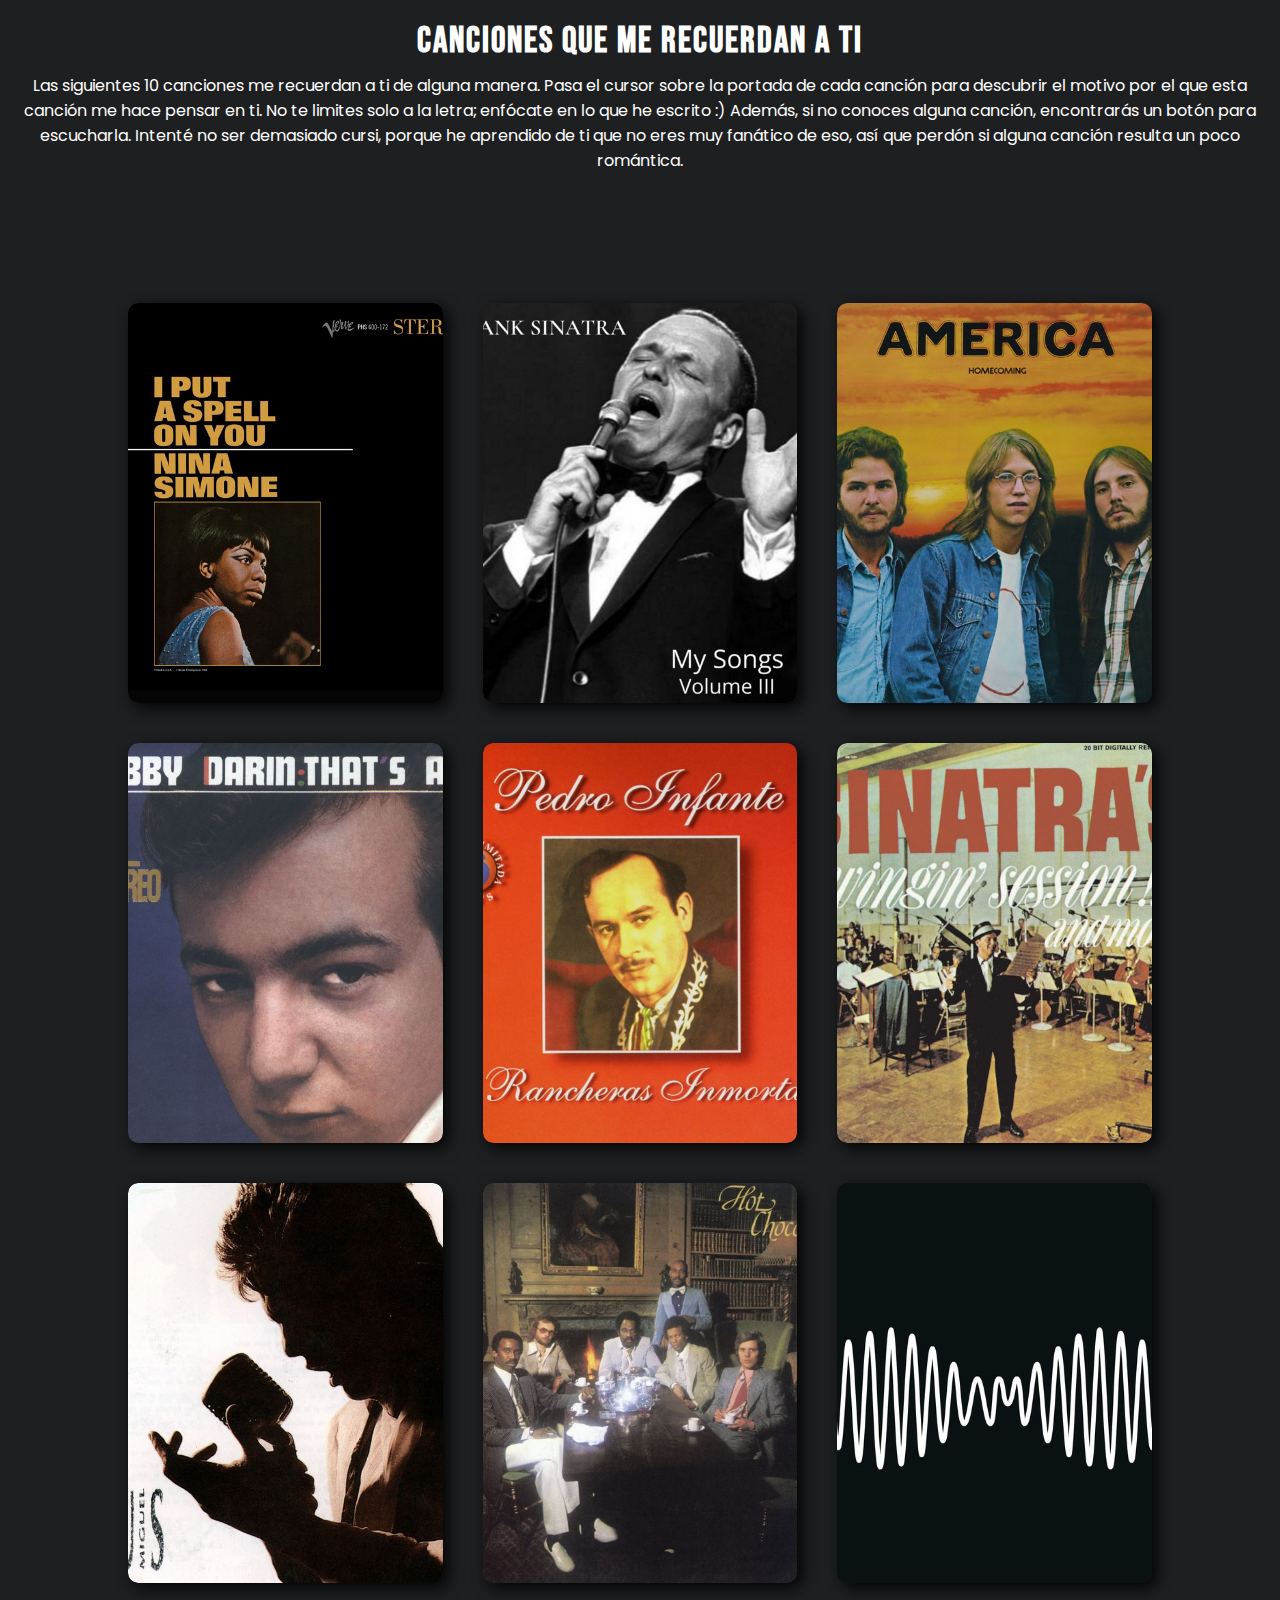
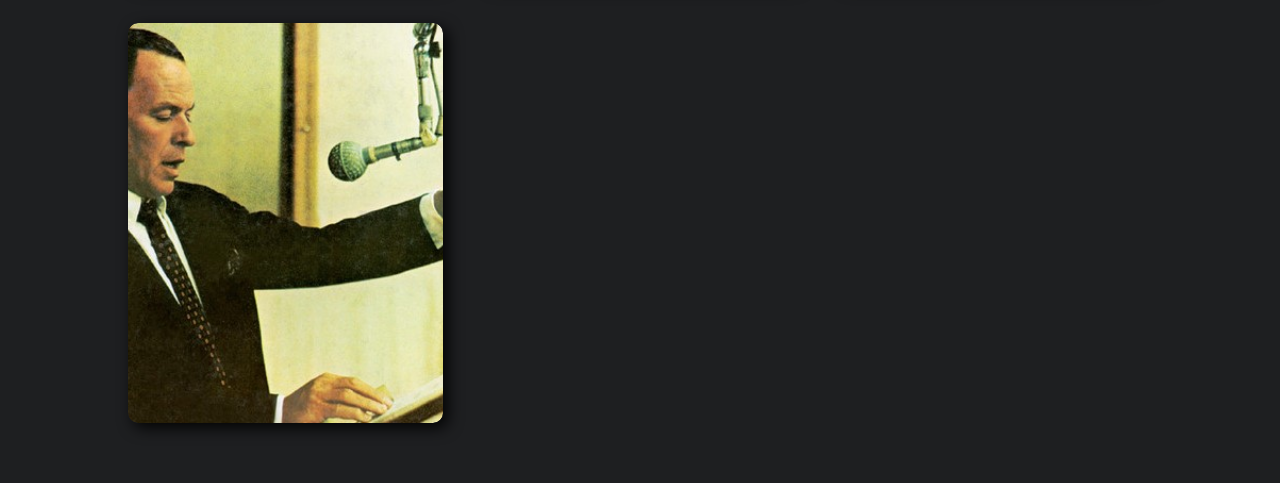
==== prueba/playlist/index.html @ 5d19a0b1 "Commit" ====
<!DOCTYPE html>
<html lang="en">
<head>
    <meta charset="UTF-8">
    <meta content="IE=edge" http-equiv="X-UA-Compatible">
    <title>Canciones que me recuerdan a ti</title>
    <meta content="width=device-width, initial-scale=1.0" name="viewport">
    <link href="https://fonts.googleapis.com/css2?family=Bebas+Neue&display=swap" rel="stylesheet">
    <link href="https://fonts.googleapis.com/css2?family=Poppins:wght@400;500&display=swap" rel="stylesheet">
    <link href="style.css" rel="stylesheet">
</head>
<body>
    <div id="header">
        <h1>Canciones que me recuerdan a ti</h1>
        <p>Las siguientes 10 canciones me recuerdan a ti de alguna manera. Pasa el cursor sobre la portada de cada canción para descubrir el motivo por el que esta canción me hace pensar en ti. No te limites solo a la letra; enfócate en lo que he escrito :) Además, si no conoces alguna canción, encontrarás un botón para escucharla. Intenté no ser demasiado cursi, porque he aprendido de ti que no eres muy fanático de eso, así que perdón si alguna canción resulta un poco romántica.</p>
    </div>
    <div id="card-area">
        <div class="wrapper">
            <div class="box-area">
                <div class="box">
                    <img alt="" src="1.jpg">
                    <div class="overlay">
                        <h3>Feeling Good</h3>
                        <p>Si las personas anduvieran por la vida con un soundtrack, esta canción sonaría cuando te pusieras tus gafas de sol con las que, por cierto, te ves muy bien</p>
                        <a href="https://open.spotify.com/intl-es/track/6Rqn2GFlmvmV4w9Ala0I1e?si=197751894fd24028">Escúchala aquí</a>
                    </div>
                </div>
                <div class="box">
                    <img alt="" src="2.jpg">
                    <div class="overlay">
                        <h3>Can I Steal a Little Love</h3>
                        <p>😳😳😳 <br> Esta canción tiene una parte medio chistosa. Escúchala y sabrás cuál es. <br> Jajajaja! </p>
                        <a href="https://open.spotify.com/intl-es/track/2sqxTQAu8rUkV9uGfH6zTf?si=607a5ceacff24535">Escúchala aquí</a>
                    </div>
                </div>
                <div class="box">
                    <img alt="" src="3.jpg">
                    <div class="overlay">
                        <h3>Ventura Highway</h3>
                        <p>A ti que tanto te gustan los viajes por carretera jajaja, me encantaría acompañarte en alguno. Esta canción es la que me imagino en un momento así (aunque sé que no es tu estilo de música, pero seguro que yo la pondría lol)</p>
                        <a href="https://open.spotify.com/intl-es/track/4IU1RL4BKvFyXtbTwaHAvW?si=0dc9888efe57444a">Escúchala aquí</a>
                    </div>
                </div>
                <div class="box">
                    <img alt="" src="4.jpg">
                    <div class="overlay">
                        <h3>Beyond The Sea</h3>
                        <p>  <blockquote>
                            <p>If I could fly like birds on high<br>
                            Then straight to her (his lol) arms I'd go sailin'</p>
                            <p>We'll meet beyond the shore<br>
                            We'll kiss just as before<br>
                            Happy we'll be beyond the sea<br>
                            And never again I'll go sailin'</p>
                          </blockquote></p>
                        <a href="https://open.spotify.com/intl-es/track/3KzgdYUlqV6TOG7JCmx2Wg?si=2e58cb85ebdb43cd">Escúchala aquí</a>
                    </div>
                </div>
                <div class="box">
                    <img alt="" src="5.jpg">
                    <div class="overlay">
                        <h3>Bésame morenita</h3>
                        <p>Desde que me contaste que cantabas esta canción de niño, no puedo evitar relacionarla contigo cada vez que la escucho</p>
                        <a href="https://open.spotify.com/intl-es/track/3n63ZaEPnDt1zlsWnPIohb?si=15b77ba5528e4863">¿Es necesario? Jaja</a>
                    </div>
                </div>
                <div class="box">
                    <img alt="" src="6.jpg">
                    <div class="overlay">
                        <h3>When You're Smiling</h3>
                        <p>No sé, solo me gusta tu sonrisa, y es un cumplido que nunca antes le había hecho a nadie</p>
                        <a href="https://open.spotify.com/intl-es/track/4v79iygQ4tRn5GDwxDEN45?si=eab329b373e94faa">Escúchala aquí</a>
                    </div>
                </div>
                <div class="box">
                    <img alt="" src="7.jpg">
                    <div class="overlay">
                        <h3>No sé tú</h3>
                        <p>No hace falta contexto, solo un ‘No sé tú’</p>
                        <a href="https://open.spotify.com/intl-es/track/2DAsLftcRKP3iarCPmI1RY?si=5fe7bf26ff1445ff">Escúchala aquí</a>
                    </div>
                </div>
                <div class="box">
                    <img alt="" src="8.jpg">
                    <div class="overlay">
                        <h3>You Sexy Thing</h3>
                        <h3>😳😳😳😳😳😳😳😳</h3>
                        <P> JAJAJAAJAJAJAJAJAAJAJAJA </P>
                        <a href="https://open.spotify.com/intl-es/track/714hERk9U1W8FMYkoC83CO?si=4c3f12fa8da14805">Escúchala aquí</a>
                    </div>
                </div>
                <div class="box">
                    <img alt="" src="9.jpg">
                    <div class="overlay">
                        <h3>I Wanna Be Yours</h3>
                        <p><p>Con esta línea, es imposible no pensar en ti:</p>

                        <blockquote>
                          <p><em>If you like your coffee hot<br>
                          Let me be your coffee pot<br>
                          You call the shots, babe<br>
                          I just wanna be yours</em></p>
                        </blockquote>
                        </p>
                        <a href="https://open.spotify.com/intl-es/track/5XeFesFbtLpXzIVDNQP22n?si=d2f94695402343ee">Escúchala aquí</a>
                    </div>
                </div>
                <div class="box">
                    <img alt="" src="10.jpg">
                    <div class="overlay">
                        <h3>Strangers In The Night</h3>
                        <p>Sé que mencioné que intentaría evitar ser cursi en esta lista, pero sería una ofensa no incluir esta canción. Por cierto, esta canción no necesita contexto; me ofendería que lo necesitaras Jajaja</p>
                        <a href="https://open.spotify.com/intl-es/track/74VR3AkGPhbYXnxcOYa16x?si=3e837cd685bb47cf">Escúchala aquí</a>
                    </div>
                </div>
            </div>
        </div>
    </div>
</body>
</html>
---- prueba/playlist/style.css ----
* {
    margin: 0;
    padding: 0;
    font-family: 'Poppins', sans-serif; 
    box-sizing: border-box;
}
body {
    background: #1e1f21;
    color: #fff;
}
#header {
    text-align: center;
    padding: 20px 0;
}
#header h1 {
    font-family: 'Bebas Neue', sans-serif;
    font-size: 36px;
    letter-spacing: 2px;
    margin-bottom: 10px;
}
#header p {
    font-family: 'Poppins', sans-serif;
    font-size: 16px;
}
.wrapper {
    padding: 10px 10%;
}
#card-area {
    padding: 50px 0;
}
.box-area {
    display: grid;
    grid-template-columns: repeat(auto-fit, minmax(250px, 1fr));
    grid-gap: 40px;
    margin-top: 50px;
}
.box {
    border-radius: 10px;
    position: relative;
    overflow: hidden;
    box-shadow: 5px 5px 15px rgba(0,0,0,0.9);
    height: 400px; /* Increased height */
}
.box img {
    width: 100%;
    height: 100%; /* Ensure the image covers the box */
    object-fit: cover; /* Maintain aspect ratio */
    border-radius: 10px;
    display: block;
    transition: transform 0.5s;
}
.overlay {
    width: 100%;
    height: 0;
    background: linear-gradient(transparent,#1c1c1c 58%);
    border-radius: 10px;
    position: absolute;
    left: 0;
    bottom: 0;
    overflow: hidden;
    display: flex;
    align-items: flex-start;
    flex-direction: column;
    padding: 20px;
    text-align: center;
    font-size: 14px;
    opacity: 0;
    transition: height 0.5s, opacity 0.5s;
}
.overlay h3, .overlay p, .overlay a {
    opacity: 0;
    transition: opacity 0.5s;
}
.overlay h3 {
    font-weight: 500;
    margin-bottom: 10px;
    font-family: 'Bebas Neue', sans-serif;
    font-size: 30px;
    letter-spacing: 2px;
}
.overlay p {
    margin-bottom: 20px;
}
.overlay a {
    margin-top: 10px;
    color: #262626;
    text-decoration: none;
    font-size: 14px;
    background: #fff;
    border-radius: 50px;
    text-align: center;
    padding: 10px 20px;
    transition: background 0.3s, color 0.3s;
}
.overlay a:hover {
    background: #262626;
    color: #fff;
}
.box:hover img {
    transform: scale(1.1);
}
.box:hover .overlay {
    height: 100%;
    align-items: center; /* Ensure content centers properly */
    justify-content: flex-start; /* Push content towards top */
    padding-top: 40px; /* Adjust padding to center content */
    opacity: 1;
}
.box:hover .overlay h3,
.box:hover .overlay p,
.box:hover .overlay a {
    opacity: 1;
}
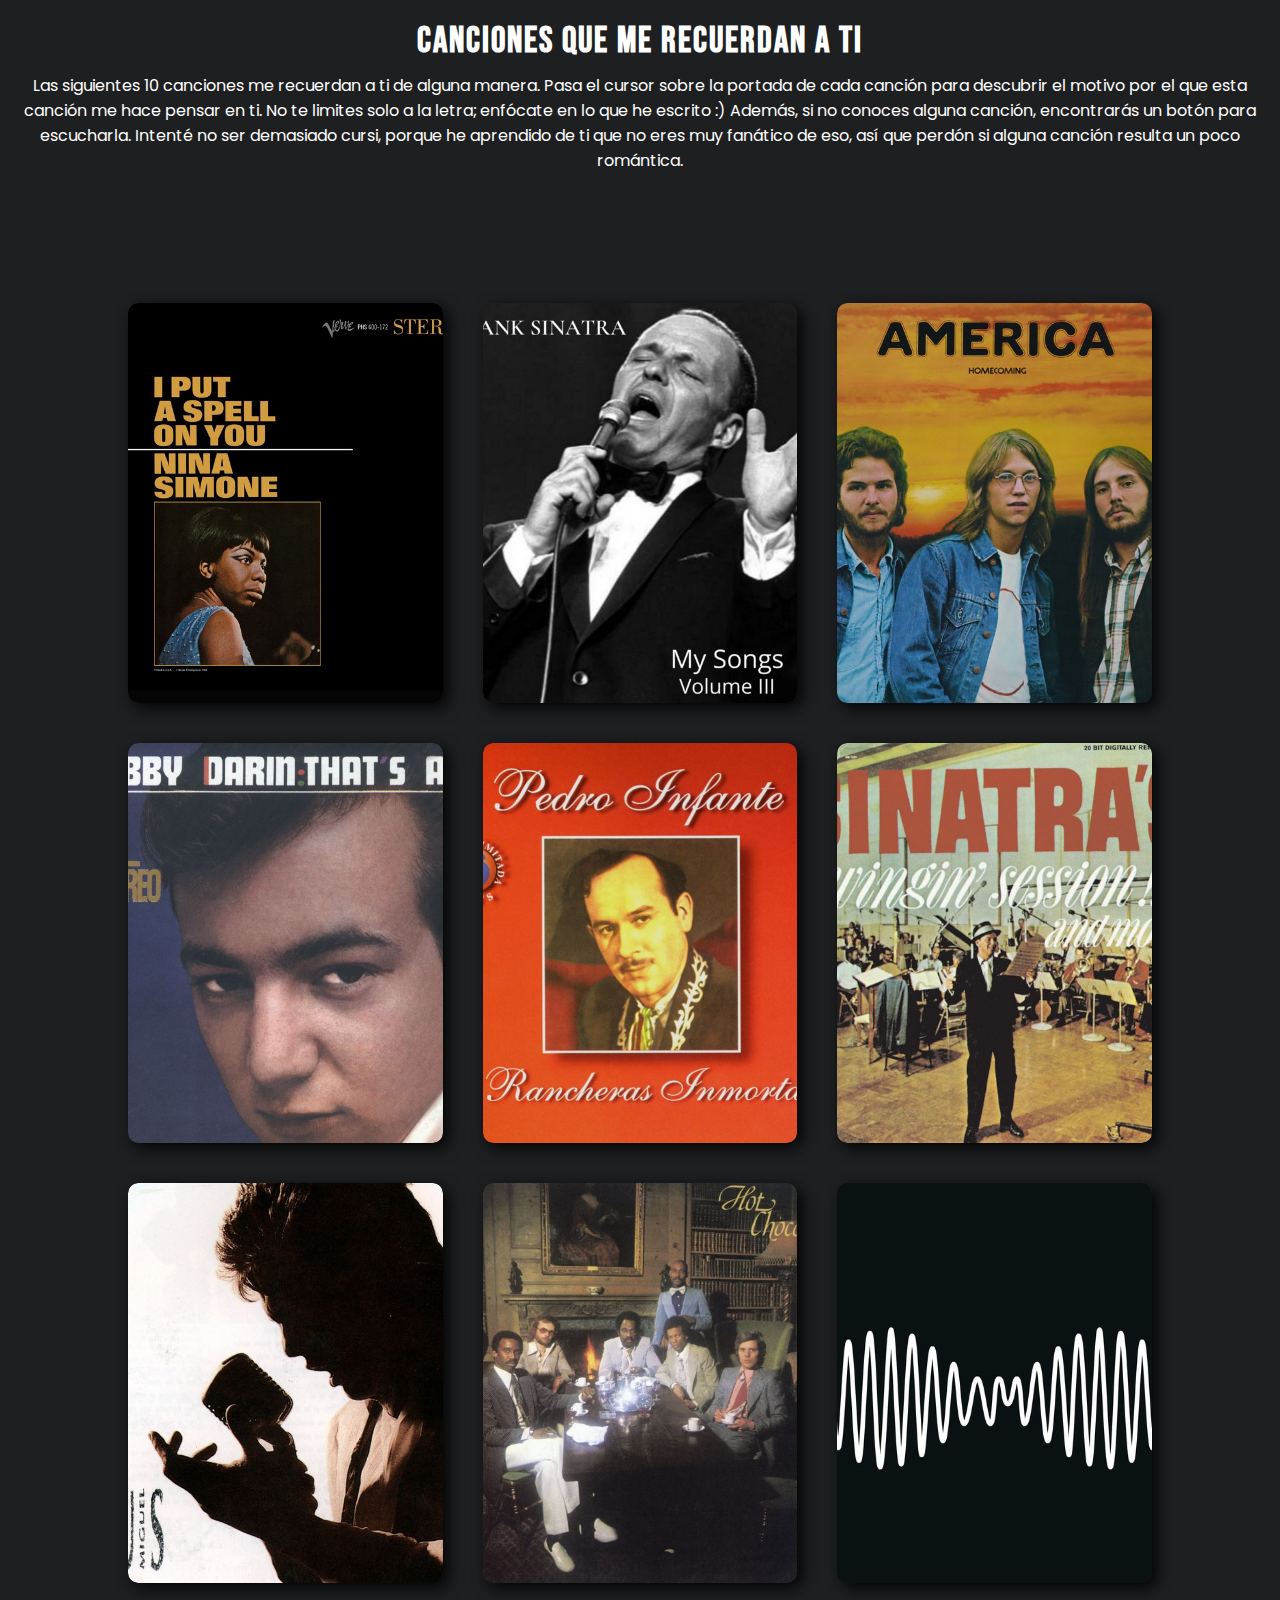
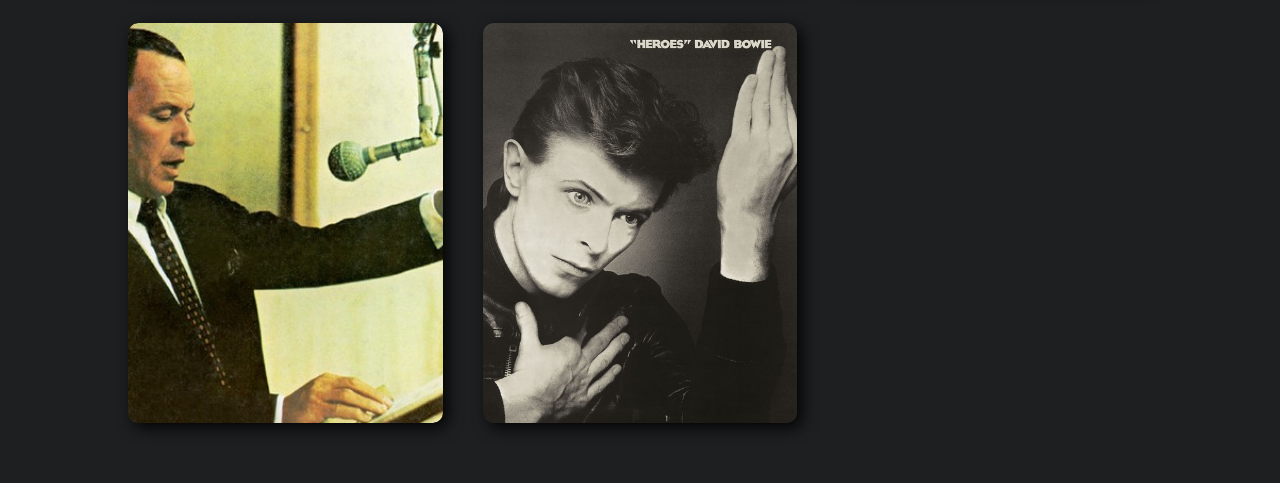
==== commit 6d4d66c2: "NUEVA CANCION" ====
--- a/prueba/playlist/index.html
+++ b/prueba/playlist/index.html
@@ -112,6 +112,24 @@
                         <p>Sé que mencioné que intentaría evitar ser cursi en esta lista, pero sería una ofensa no incluir esta canción. Por cierto, esta canción no necesita contexto; me ofendería que lo necesitaras Jajaja</p>
                         <a href="https://open.spotify.com/intl-es/track/74VR3AkGPhbYXnxcOYa16x?si=3e837cd685bb47cf">Escúchala aquí</a>
                     </div>
+
+                </div>
+                <div class="box">
+                    <img alt="" src="11.jpg">
+                    <div class="overlay">
+                        <h3>Heroes</h3>
+                        <p><p>Cuando leí tu mensaje diciendo "Podemos ser tú y yo contra el mundo," no pude evitar pensar en la letra de esta canción:</p>
+
+                        <blockquote>
+                          <p><em>Though nothing will drive them away.
+                          We can beat them, just for one day.
+                          We can be heroes, just for one day</em></p>
+                        </blockquote>
+                        </p>
+                        <a href="https://open.spotify.com/intl-es/track/7Jh1bpe76CNTCgdgAdBw4Z?si=351e96e69d9d4c61">Escúchala aquí</a>
+                    </div>
+
+
                 </div>
             </div>
         </div>
